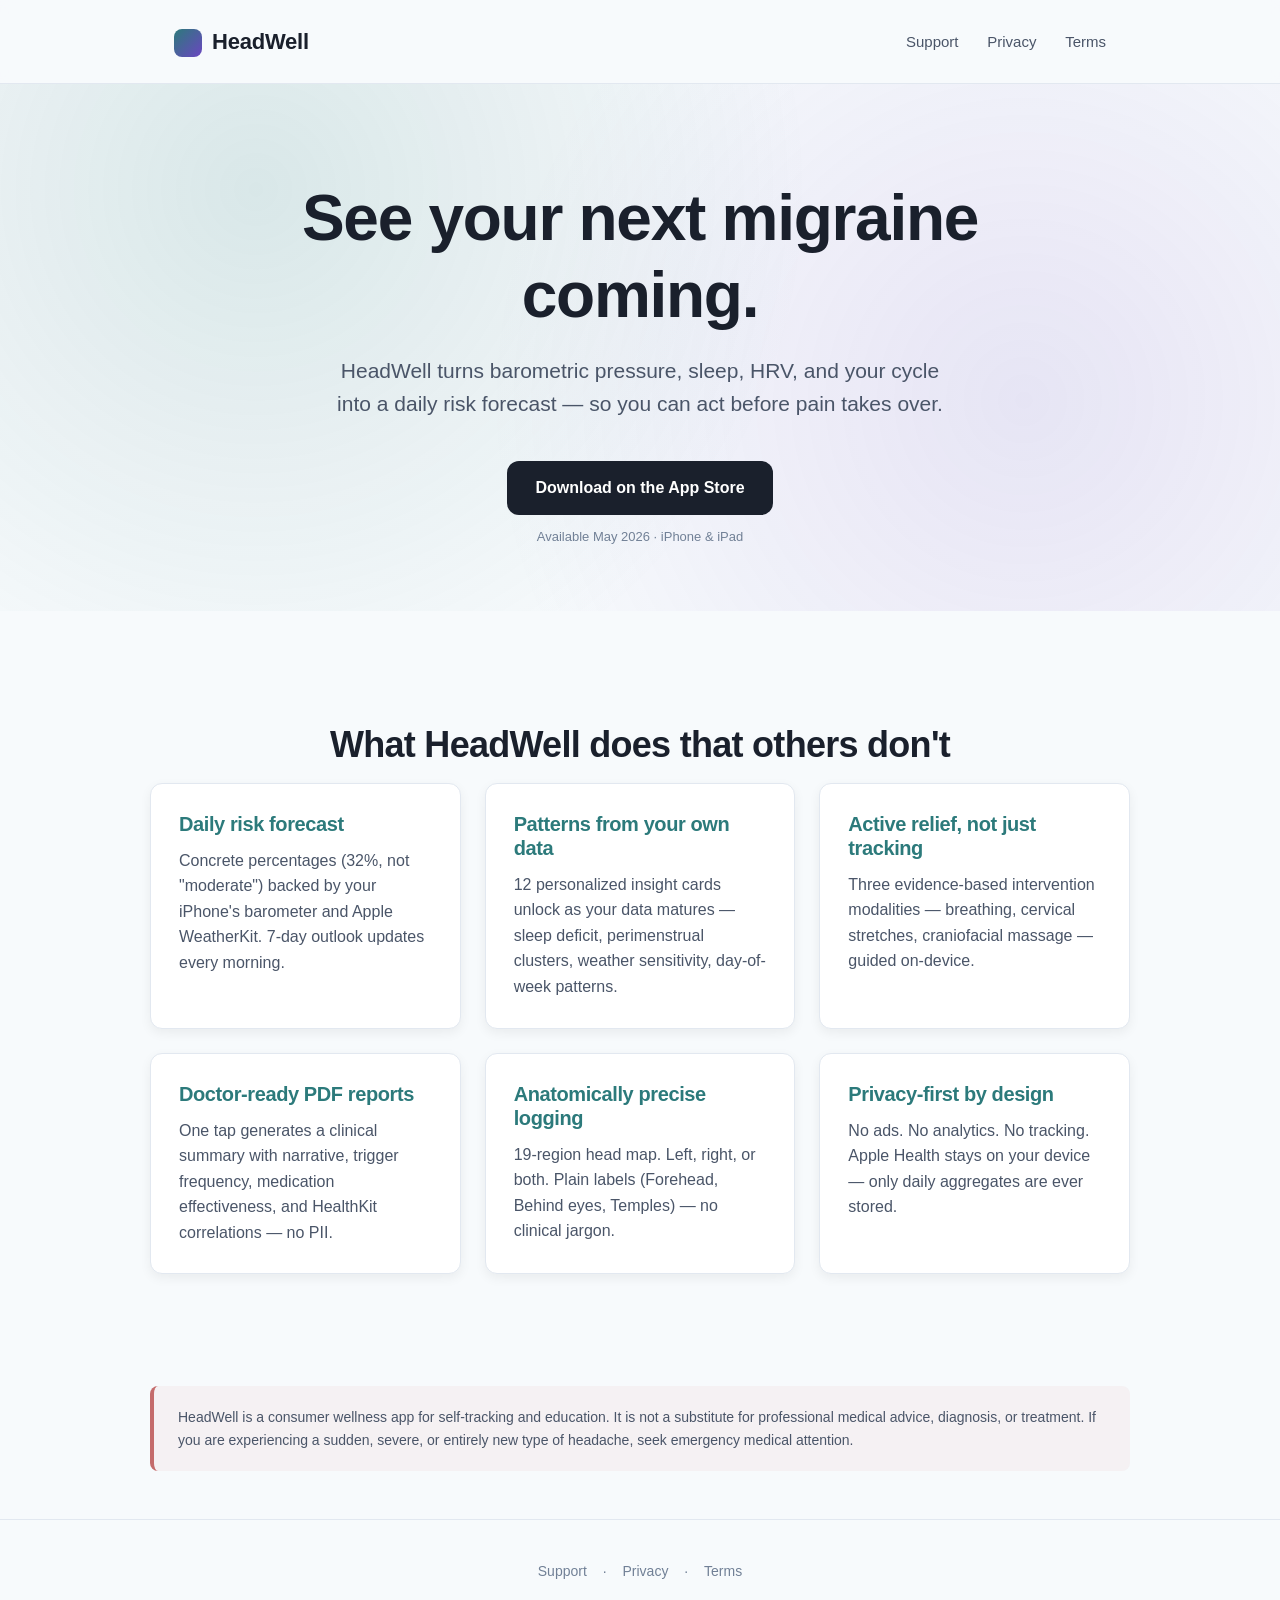
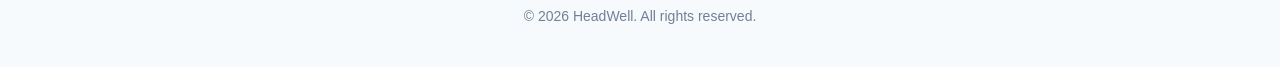
==== index.html @ 78adc296 "Initial site for headwell-website" ====
<!DOCTYPE html>
<html lang="en">
<head>
    <meta charset="UTF-8">
    <meta name="viewport" content="width=device-width, initial-scale=1">
    <title>HeadWell — See your next migraine coming</title>
    <meta name="description" content="HeadWell turns barometric pressure, sleep, HRV, and your cycle into a daily migraine risk forecast — so you can act in the prodrome window.">
    <meta name="theme-color" content="#2C7A7B">
    <link rel="stylesheet" href="styles.css">

    <meta property="og:title" content="HeadWell — See your next migraine coming">
    <meta property="og:description" content="Daily risk forecast + evidence-based protocols. Built privacy-first, no ads, no tracking.">
    <meta property="og:type" content="website">
    <meta property="og:url" content="https://vishalpuri2594.github.io/headwell-website/">
</head>
<body>
    <nav class="nav">
        <div class="nav-inner">
            <a href="index.html" class="brand"><span class="brand-mark"></span>HeadWell</a>
            <div class="nav-links">
                <a href="support.html">Support</a>
                <a href="privacy.html">Privacy</a>
                <a href="terms.html">Terms</a>
            </div>
        </div>
    </nav>

    <section class="hero">
        <h1>See your next migraine coming.</h1>
        <p class="lede">HeadWell turns barometric pressure, sleep, HRV, and your cycle into a daily risk forecast — so you can act before pain takes over.</p>
        <a href="#" class="app-badge">Download on the App Store</a>
        <span class="app-badge-note">Available May 2026 · iPhone &amp; iPad</span>
    </section>

    <section class="features container">
        <h2 style="text-align:center;">What HeadWell does that others don't</h2>
        <div class="feature-grid">
            <div class="feature-card">
                <h3>Daily risk forecast</h3>
                <p>Concrete percentages (32%, not "moderate") backed by your iPhone's barometer and Apple WeatherKit. 7-day outlook updates every morning.</p>
            </div>
            <div class="feature-card">
                <h3>Patterns from your own data</h3>
                <p>12 personalized insight cards unlock as your data matures — sleep deficit, perimenstrual clusters, weather sensitivity, day-of-week patterns.</p>
            </div>
            <div class="feature-card">
                <h3>Active relief, not just tracking</h3>
                <p>Three evidence-based intervention modalities — breathing, cervical stretches, craniofacial massage — guided on-device.</p>
            </div>
            <div class="feature-card">
                <h3>Doctor-ready PDF reports</h3>
                <p>One tap generates a clinical summary with narrative, trigger frequency, medication effectiveness, and HealthKit correlations — no PII.</p>
            </div>
            <div class="feature-card">
                <h3>Anatomically precise logging</h3>
                <p>19-region head map. Left, right, or both. Plain labels (Forehead, Behind eyes, Temples) — no clinical jargon.</p>
            </div>
            <div class="feature-card">
                <h3>Privacy-first by design</h3>
                <p>No ads. No analytics. No tracking. Apple Health stays on your device — only daily aggregates are ever stored.</p>
            </div>
        </div>
    </section>

    <div class="disclaimer container">
        HeadWell is a consumer wellness app for self-tracking and education. It is not a substitute for professional medical advice, diagnosis, or treatment. If you are experiencing a sudden, severe, or entirely new type of headache, seek emergency medical attention.
    </div>

    <footer class="footer">
        <a href="support.html">Support</a> ·
        <a href="privacy.html">Privacy</a> ·
        <a href="terms.html">Terms</a>
        <br><br>
        © 2026 HeadWell. All rights reserved.
    </footer>
</body>
</html>
---- styles.css ----
/* HeadWell marketing & support site
 * Brand tokens lifted from HeadWell/Utilities/Theme.swift
 */

:root {
    --brand-primary: #2C7A7B;            /* deep teal — matches Orb calm */
    --brand-secondary: #6B46C1;          /* deep purple — matches Orb recovery */
    --brand-accent: #D4B85C;             /* warm gold — matches tension state */
    --risk-high: #C46B6B;
    --bg-primary: #F7FAFC;
    --bg-card: #FFFFFF;
    --bg-dark: #1A202C;
    --text-primary: #1A202C;
    --text-secondary: #4A5568;
    --text-tertiary: #718096;
    --text-on-dark: #FFFFFF;
    --border: #E2E8F0;
    --radius-sm: 8px;
    --radius-md: 12px;
    --radius-lg: 24px;
    --shadow: 0 4px 12px rgba(0, 0, 0, 0.06);
    --max-width: 980px;
}

* { box-sizing: border-box; }

html { -webkit-text-size-adjust: 100%; scroll-behavior: smooth; }

body {
    margin: 0;
    font-family: -apple-system, BlinkMacSystemFont, "SF Pro Text", "Segoe UI", Roboto, sans-serif;
    font-size: 17px;
    line-height: 1.6;
    color: var(--text-primary);
    background: var(--bg-primary);
    -webkit-font-smoothing: antialiased;
}

h1, h2, h3, h4 {
    font-family: -apple-system, BlinkMacSystemFont, "SF Pro Display", "Segoe UI", Roboto, sans-serif;
    line-height: 1.2;
    color: var(--text-primary);
    letter-spacing: -0.02em;
    font-weight: 700;
}

h1 { font-size: 56px; margin: 0 0 16px; }
h2 { font-size: 36px; margin: 48px 0 16px; }
h3 { font-size: 22px; margin: 32px 0 12px; }
p { margin: 0 0 16px; }

a { color: var(--brand-primary); text-decoration: none; }
a:hover { text-decoration: underline; }

/* Layout */
.container {
    max-width: var(--max-width);
    margin: 0 auto;
    padding: 0 24px;
}

.nav {
    padding: 24px 0;
    border-bottom: 1px solid var(--border);
    background: var(--bg-primary);
    position: sticky;
    top: 0;
    z-index: 10;
    backdrop-filter: saturate(180%) blur(8px);
    -webkit-backdrop-filter: saturate(180%) blur(8px);
    background: rgba(247, 250, 252, 0.85);
}

.nav-inner {
    max-width: var(--max-width);
    margin: 0 auto;
    padding: 0 24px;
    display: flex;
    justify-content: space-between;
    align-items: center;
}

.brand {
    font-weight: 700;
    font-size: 22px;
    color: var(--text-primary);
    letter-spacing: -0.01em;
}

.brand-mark {
    display: inline-block;
    width: 28px;
    height: 28px;
    border-radius: 8px;
    background: linear-gradient(135deg, var(--brand-primary), var(--brand-secondary));
    vertical-align: middle;
    margin-right: 10px;
}

.nav-links a {
    color: var(--text-secondary);
    margin-left: 24px;
    font-size: 15px;
    font-weight: 500;
}

.nav-links a:hover { color: var(--brand-primary); text-decoration: none; }

/* Hero (landing page) */
.hero {
    text-align: center;
    padding: 96px 24px 64px;
    background:
        radial-gradient(circle at 20% 20%, rgba(44, 122, 123, 0.15), transparent 50%),
        radial-gradient(circle at 80% 60%, rgba(107, 70, 193, 0.12), transparent 50%),
        var(--bg-primary);
}

.hero h1 {
    font-size: 64px;
    max-width: 760px;
    margin: 0 auto 20px;
}

.hero .lede {
    font-size: 21px;
    color: var(--text-secondary);
    max-width: 620px;
    margin: 0 auto 32px;
}

.app-badge {
    display: inline-block;
    padding: 14px 28px;
    background: var(--bg-dark);
    color: var(--text-on-dark);
    border-radius: 12px;
    font-weight: 600;
    font-size: 16px;
    margin-top: 8px;
}

.app-badge:hover { text-decoration: none; opacity: 0.9; }

.app-badge-note {
    display: block;
    color: var(--text-tertiary);
    font-size: 13px;
    margin-top: 12px;
}

/* Feature strip */
.features {
    padding: 64px 0;
}

.feature-grid {
    display: grid;
    grid-template-columns: repeat(auto-fit, minmax(280px, 1fr));
    gap: 24px;
}

.feature-card {
    background: var(--bg-card);
    padding: 28px;
    border-radius: var(--radius-md);
    box-shadow: var(--shadow);
    border: 1px solid var(--border);
}

.feature-card h3 {
    margin-top: 0;
    color: var(--brand-primary);
    font-size: 20px;
}

.feature-card p {
    color: var(--text-secondary);
    margin-bottom: 0;
    font-size: 16px;
}

/* Disclaimer */
.disclaimer {
    margin: 48px auto;
    padding: 20px 24px;
    background: rgba(196, 107, 107, 0.06);
    border-left: 4px solid var(--risk-high);
    border-radius: var(--radius-sm);
    font-size: 14px;
    color: var(--text-secondary);
    max-width: var(--max-width);
}

/* Long-form content (privacy, terms) */
.content {
    padding: 48px 0 96px;
    max-width: 760px;
    margin: 0 auto;
}

.content h1 { font-size: 40px; margin-top: 24px; }
.content h2 { font-size: 26px; margin-top: 48px; padding-top: 8px; border-top: 1px solid var(--border); }
.content h3 { font-size: 19px; margin-top: 28px; }
.content p, .content li { color: var(--text-secondary); }
.content ul, .content ol { padding-left: 24px; margin-bottom: 16px; }
.content li { margin-bottom: 8px; }
.content blockquote {
    margin: 20px 0;
    padding: 14px 20px;
    border-left: 3px solid var(--brand-accent);
    background: rgba(212, 184, 92, 0.08);
    border-radius: 4px;
    color: var(--text-secondary);
    font-size: 15px;
}

.content table {
    width: 100%;
    border-collapse: collapse;
    margin: 16px 0;
    font-size: 15px;
}

.content th, .content td {
    text-align: left;
    padding: 10px 14px;
    border-bottom: 1px solid var(--border);
}

.content th { background: var(--bg-primary); font-weight: 600; color: var(--text-primary); }

.content hr {
    border: 0;
    border-top: 1px solid var(--border);
    margin: 32px 0;
}

.content code {
    background: var(--bg-primary);
    padding: 2px 6px;
    border-radius: 4px;
    font-size: 14px;
    font-family: "SF Mono", Menlo, monospace;
}

/* Support */
.support-actions {
    display: flex;
    flex-wrap: wrap;
    gap: 16px;
    margin: 32px 0;
}

.support-actions a {
    flex: 1 1 220px;
    text-align: center;
    padding: 20px 24px;
    background: var(--bg-card);
    border: 1px solid var(--border);
    border-radius: var(--radius-md);
    color: var(--text-primary);
    font-weight: 600;
    transition: all 0.15s ease;
}

.support-actions a:hover {
    border-color: var(--brand-primary);
    color: var(--brand-primary);
    text-decoration: none;
    transform: translateY(-2px);
    box-shadow: var(--shadow);
}

/* Footer */
.footer {
    padding: 40px 24px;
    border-top: 1px solid var(--border);
    text-align: center;
    color: var(--text-tertiary);
    font-size: 14px;
}

.footer a { color: var(--text-tertiary); margin: 0 12px; }
.footer a:hover { color: var(--brand-primary); }

/* Responsive */
@media (max-width: 640px) {
    h1 { font-size: 40px; }
    .hero { padding: 56px 20px 40px; }
    .hero h1 { font-size: 40px; }
    .hero .lede { font-size: 18px; }
    .nav-links a { margin-left: 14px; font-size: 14px; }
    .content { padding: 32px 0 64px; }
    .content h1 { font-size: 30px; }
    .content h2 { font-size: 22px; }
}
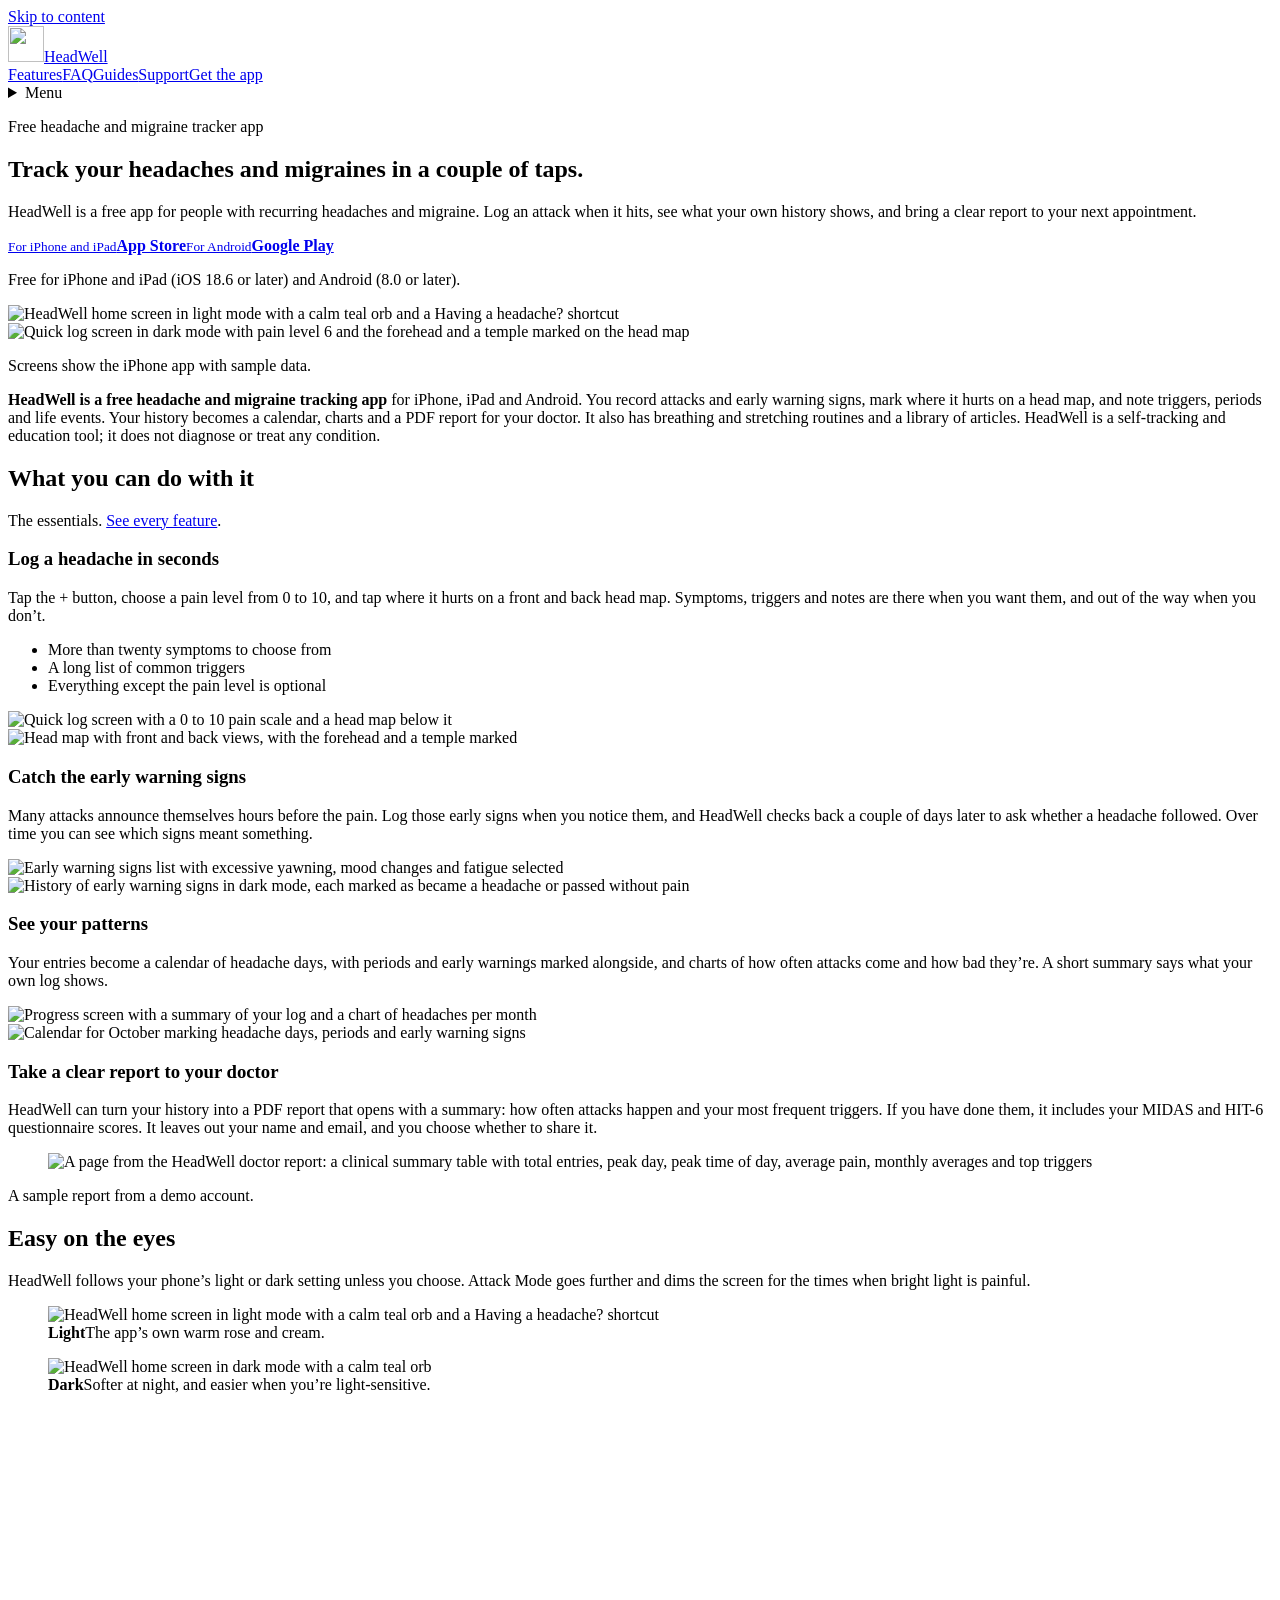
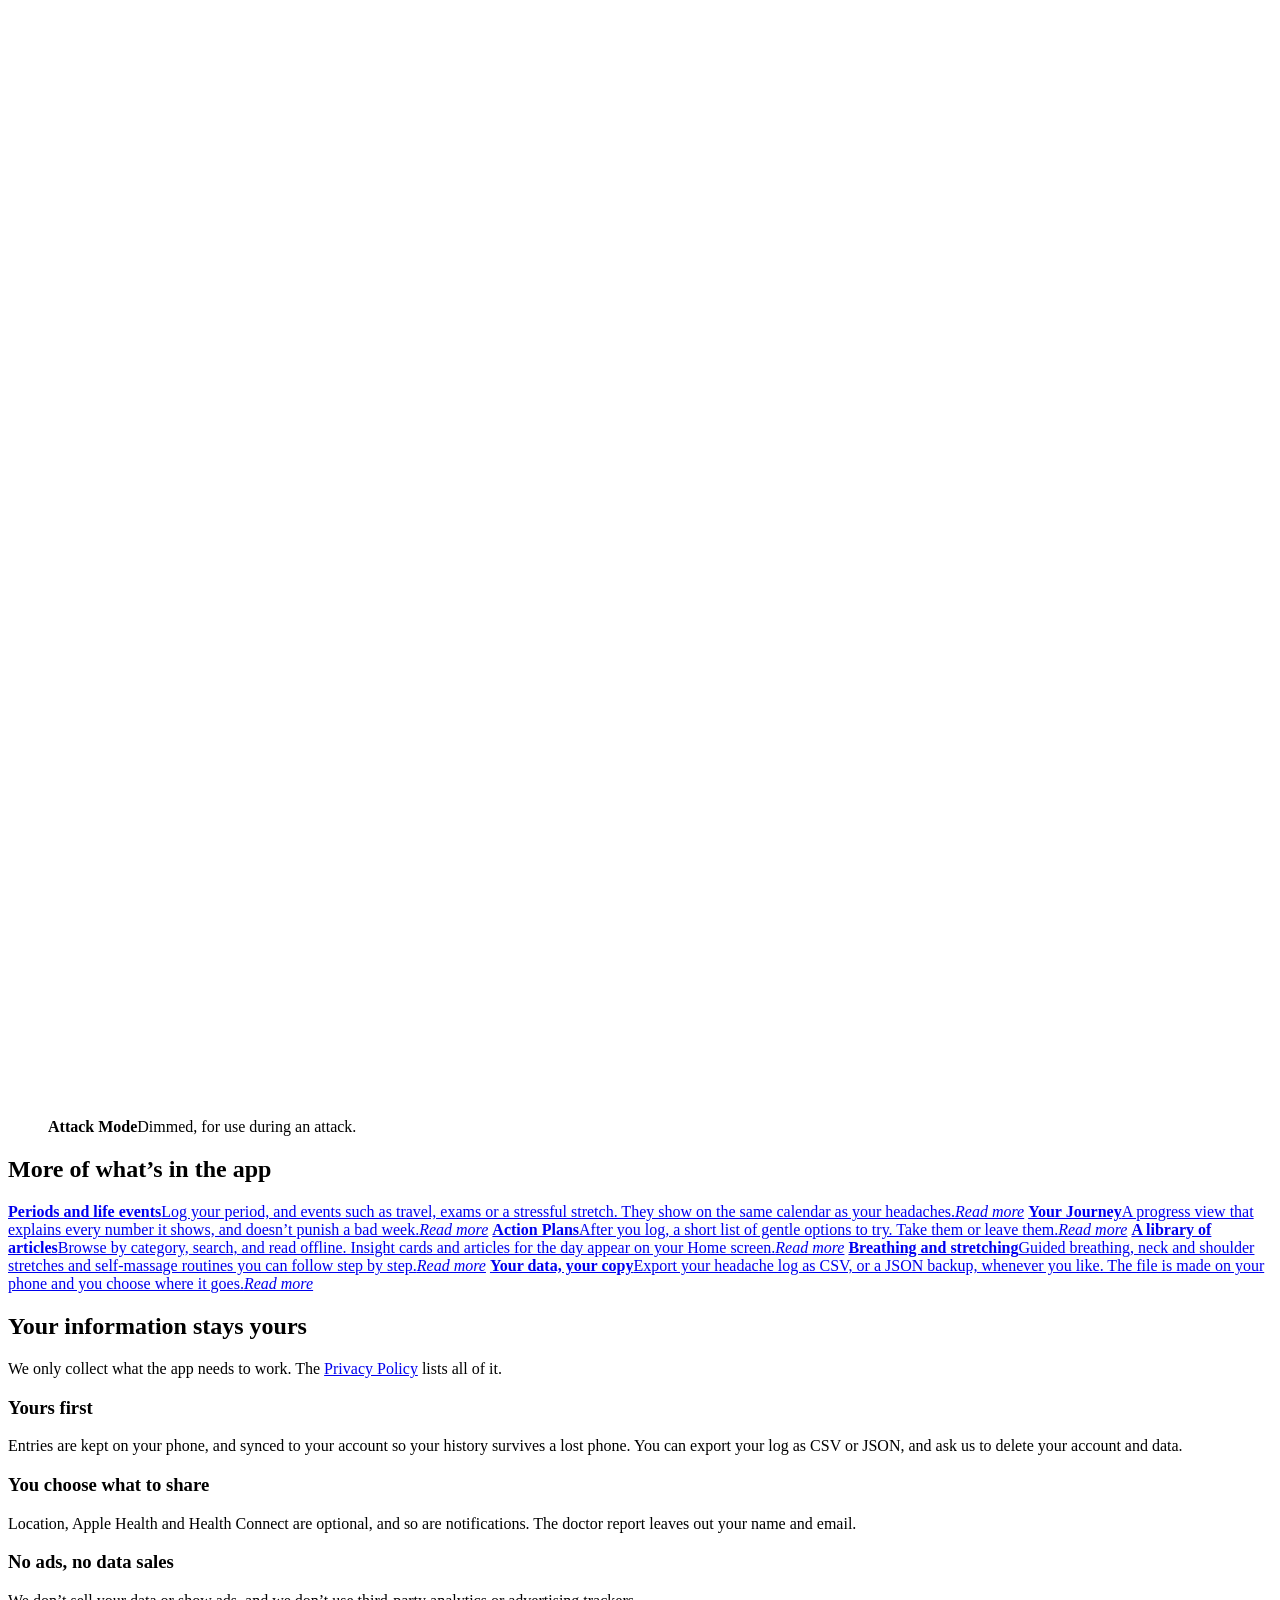
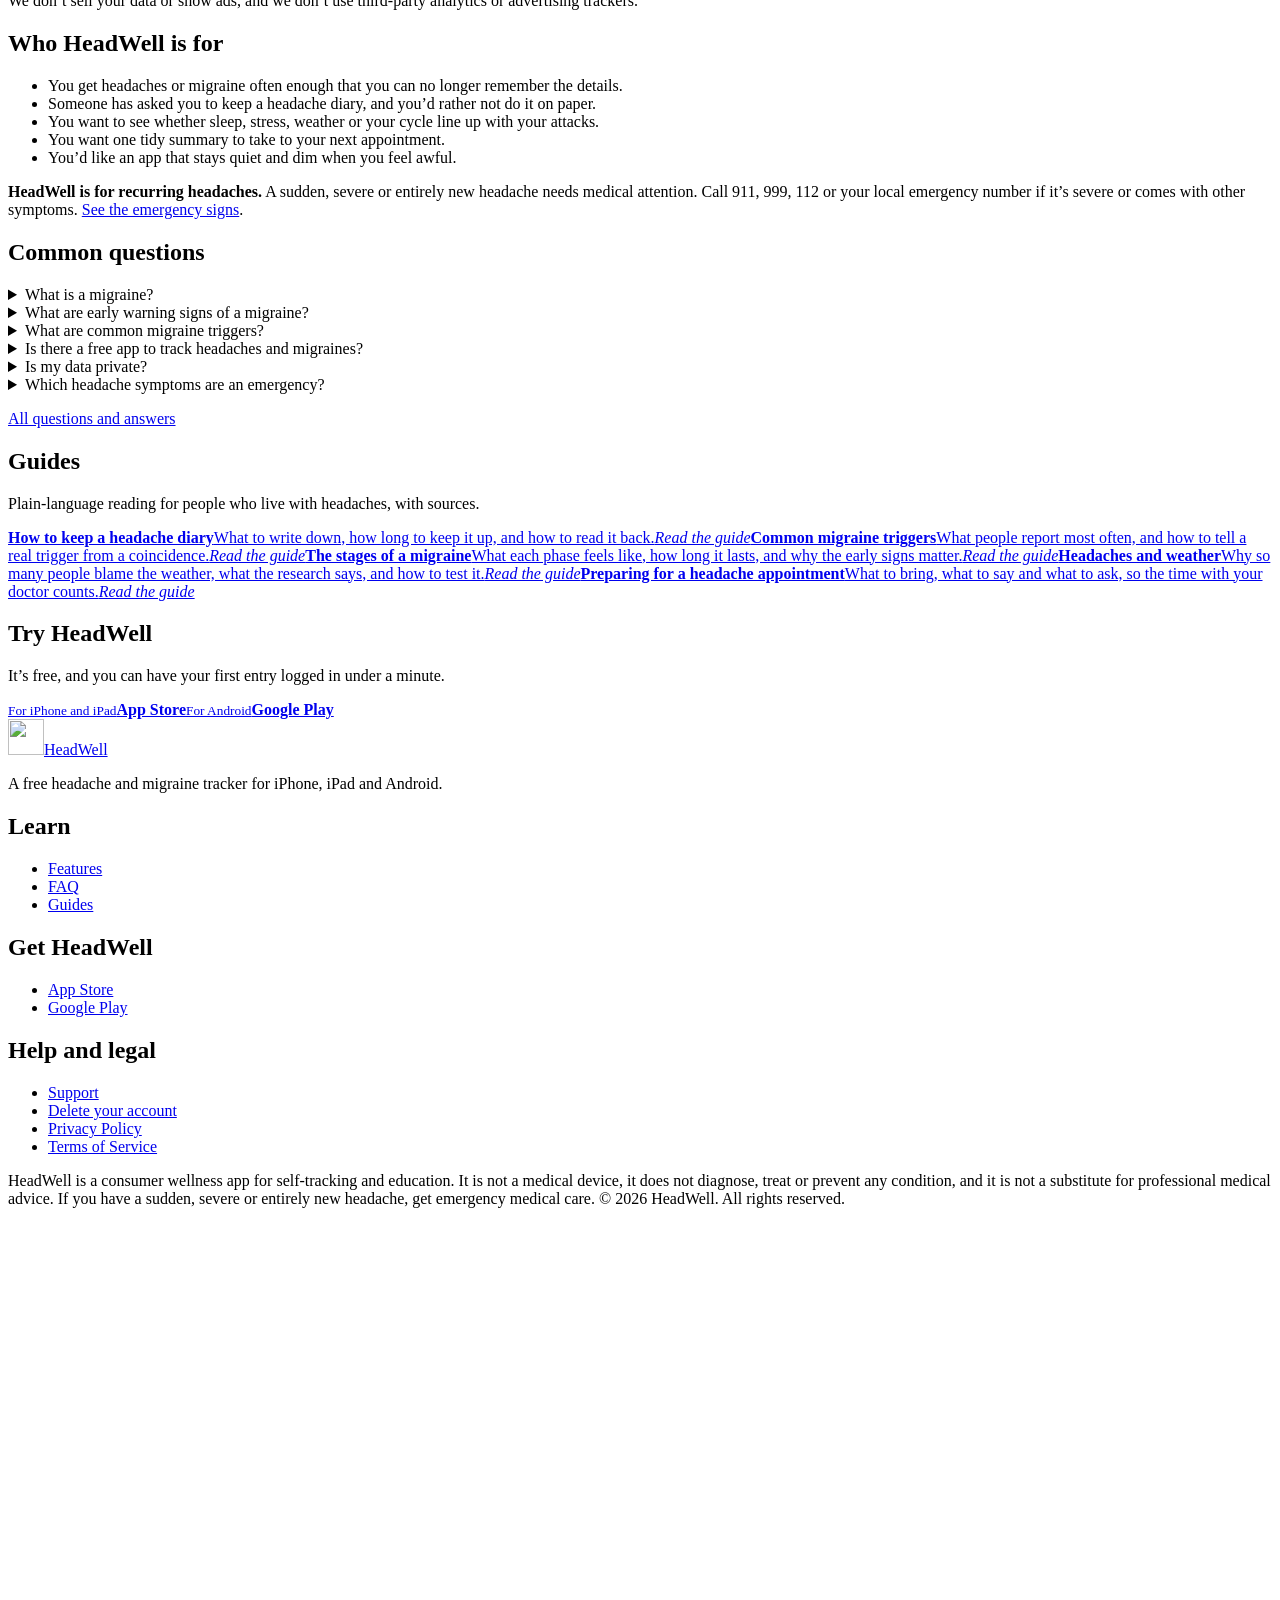
==== commit dd4119ff: "feat(site): rebuild the website in the app's theme, with features, FAQ and guides New home page with" ====
--- a/index.html
+++ b/index.html
@@ -1,77 +1,120 @@
-<!DOCTYPE html>
+<!doctype html>
 <html lang="en">
 <head>
-    <meta charset="UTF-8">
-    <meta name="viewport" content="width=device-width, initial-scale=1">
-    <title>HeadWell — See your next migraine coming</title>
-    <meta name="description" content="HeadWell turns barometric pressure, sleep, HRV, and your cycle into a daily migraine risk forecast — so you can act in the prodrome window.">
-    <meta name="theme-color" content="#2C7A7B">
-    <link rel="stylesheet" href="styles.css">
-
-    <meta property="og:title" content="HeadWell — See your next migraine coming">
-    <meta property="og:description" content="Daily risk forecast + evidence-based protocols. Built privacy-first, no ads, no tracking.">
-    <meta property="og:type" content="website">
-    <meta property="og:url" content="https://vishalpuri2594.github.io/headwell-website/">
+<meta charset="utf-8">
+<meta http-equiv="Content-Security-Policy" content="default-src 'none'; img-src 'self' data:; style-src 'self'; base-uri 'none'; form-action 'none'">
+<meta name="viewport" content="width=device-width, initial-scale=1">
+<title>HeadWell | Free headache and migraine tracker app</title>
+<meta name="description" content="HeadWell is a free app for people with recurring headaches and migraine. Log attacks in seconds, mark where it hurts, spot patterns and bring a clear report to your doctor.">
+<meta name="referrer" content="strict-origin-when-cross-origin">
+<meta name="color-scheme" content="light dark">
+<meta name="theme-color" content="#FFF5F0" media="(prefers-color-scheme: light)">
+<meta name="theme-color" content="#191416" media="(prefers-color-scheme: dark)">
+<meta name="robots" content="index, follow, max-image-preview:large">
+<link rel="canonical" href="https://vishalpuri2594.github.io/headwell-website/">
+<link rel="icon" href="/headwell-website/favicon.ico" sizes="any">
+<link rel="icon" type="image/png" sizes="32x32" href="/headwell-website/favicon-32.png">
+<link rel="apple-touch-icon" href="/headwell-website/apple-touch-icon.png">
+<link rel="stylesheet" href="/headwell-website/styles.css?v=4b46edff">
+<meta property="og:site_name" content="HeadWell">
+<meta property="og:type" content="website">
+<meta property="og:title" content="HeadWell | Free headache and migraine tracker app">
+<meta property="og:description" content="HeadWell is a free app for people with recurring headaches and migraine. Log attacks in seconds, mark where it hurts, spot patterns and bring a clear report to your doctor.">
+<meta property="og:url" content="https://vishalpuri2594.github.io/headwell-website/">
+<meta property="og:image" content="https://vishalpuri2594.github.io/headwell-website/og-image.png">
+<meta property="og:image:width" content="1200">
+<meta property="og:image:height" content="630">
+<meta property="og:image:alt" content="HeadWell: a calm place to track headaches and migraines, shown on iPhone in light and dark mode">
+<meta property="og:locale" content="en_US">
+<meta name="twitter:card" content="summary_large_image">
+<meta name="twitter:title" content="HeadWell | Free headache and migraine tracker app">
+<meta name="twitter:description" content="HeadWell is a free app for people with recurring headaches and migraine. Log attacks in seconds, mark where it hurts, spot patterns and bring a clear report to your doctor.">
+<meta name="twitter:image" content="https://vishalpuri2594.github.io/headwell-website/og-image.png">
+<script type="application/ld+json">{"@context":"https://schema.org","@graph":[{"@type":"Organization","@id":"https://vishalpuri2594.github.io/headwell-website/#organization","name":"HeadWell","url":"https://vishalpuri2594.github.io/headwell-website/","logo":{"@type":"ImageObject","url":"https://vishalpuri2594.github.io/headwell-website/icon-512.png","width":512,"height":512}},{"@type":"WebSite","@id":"https://vishalpuri2594.github.io/headwell-website/#website","url":"https://vishalpuri2594.github.io/headwell-website/","name":"HeadWell","publisher":{"@id":"https://vishalpuri2594.github.io/headwell-website/#organization"},"inLanguage":"en"},{"applicationCategory":"HealthApplication","description":"HeadWell is a free headache and migraine tracking app. Log attacks and early warning signs, mark where it hurts, track triggers, periods and life events, see your history in a calendar and charts, and create a report for your doctor. It is a self-tracking and education tool and does not diagnose or treat any condition.","inLanguage":"en","isAccessibleForFree":true,"offers":{"@type":"Offer","price":"0","priceCurrency":"USD"},"publisher":{"@id":"https://vishalpuri2594.github.io/headwell-website/#organization"},"url":"https://vishalpuri2594.github.io/headwell-website/","featureList":["Quick headache and migraine logging with a 0 to 10 pain scale","Head map with front and back views","Early warning sign (prodrome) tracking","Calendar and charts of headache days","Period and life event tracking","Breathing, stretching and massage routines","Library of health articles","PDF report for your doctor","Light, dark and Attack Mode display options"],"screenshot":["https://vishalpuri2594.github.io/headwell-website/img/app-home-light.webp","https://vishalpuri2594.github.io/headwell-website/img/app-quicklog.webp","https://vishalpuri2594.github.io/headwell-website/img/app-calendar.webp"],"@type":"MobileApplication","@id":"https://vishalpuri2594.github.io/headwell-website/#ios-app","name":"HeadWell for iPhone and iPad","operatingSystem":"iOS 18.6 or later","installUrl":"https://apps.apple.com/app/id6764478332","sameAs":["https://apps.apple.com/app/id6764478332"]},{"applicationCategory":"HealthApplication","description":"HeadWell is a free headache and migraine tracking app. Log attacks and early warning signs, mark where it hurts, track triggers, periods and life events, see your history in a calendar and charts, and create a report for your doctor. It is a self-tracking and education tool and does not diagnose or treat any condition.","inLanguage":"en","isAccessibleForFree":true,"offers":{"@type":"Offer","price":"0","priceCurrency":"USD"},"publisher":{"@id":"https://vishalpuri2594.github.io/headwell-website/#organization"},"url":"https://vishalpuri2594.github.io/headwell-website/","featureList":["Quick headache and migraine logging with a 0 to 10 pain scale","Head map with front and back views","Early warning sign (prodrome) tracking","Calendar and charts of headache days","Period and life event tracking","Breathing, stretching and massage routines","Library of health articles","PDF report for your doctor","Light, dark and Attack Mode display options"],"screenshot":["https://vishalpuri2594.github.io/headwell-website/img/app-home-light.webp","https://vishalpuri2594.github.io/headwell-website/img/app-quicklog.webp","https://vishalpuri2594.github.io/headwell-website/img/app-calendar.webp"],"@type":"MobileApplication","@id":"https://vishalpuri2594.github.io/headwell-website/#android-app","name":"HeadWell for Android","operatingSystem":"Android 8.0 or later","installUrl":"https://play.google.com/store/apps/details?id=com.headease.headease","sameAs":["https://play.google.com/store/apps/details?id=com.headease.headease"]}]}</script>
 </head>
 <body>
-    <nav class="nav">
-        <div class="nav-inner">
-            <a href="index.html" class="brand"><span class="brand-mark"></span>HeadWell</a>
-            <div class="nav-links">
-                <a href="support.html">Support</a>
-                <a href="privacy.html">Privacy</a>
-                <a href="terms.html">Terms</a>
-            </div>
-        </div>
-    </nav>
-
-    <section class="hero">
-        <h1>See your next migraine coming.</h1>
-        <p class="lede">HeadWell turns barometric pressure, sleep, HRV, and your cycle into a daily risk forecast — so you can act before pain takes over.</p>
-        <a href="#" class="app-badge">Download on the App Store</a>
-        <span class="app-badge-note">Available May 2026 · iPhone &amp; iPad</span>
-    </section>
-
-    <section class="features container">
-        <h2 style="text-align:center;">What HeadWell does that others don't</h2>
-        <div class="feature-grid">
-            <div class="feature-card">
-                <h3>Daily risk forecast</h3>
-                <p>Concrete percentages (32%, not "moderate") backed by your iPhone's barometer and Apple WeatherKit. 7-day outlook updates every morning.</p>
-            </div>
-            <div class="feature-card">
-                <h3>Patterns from your own data</h3>
-                <p>12 personalized insight cards unlock as your data matures — sleep deficit, perimenstrual clusters, weather sensitivity, day-of-week patterns.</p>
-            </div>
-            <div class="feature-card">
-                <h3>Active relief, not just tracking</h3>
-                <p>Three evidence-based intervention modalities — breathing, cervical stretches, craniofacial massage — guided on-device.</p>
-            </div>
-            <div class="feature-card">
-                <h3>Doctor-ready PDF reports</h3>
-                <p>One tap generates a clinical summary with narrative, trigger frequency, medication effectiveness, and HealthKit correlations — no PII.</p>
-            </div>
-            <div class="feature-card">
-                <h3>Anatomically precise logging</h3>
-                <p>19-region head map. Left, right, or both. Plain labels (Forehead, Behind eyes, Temples) — no clinical jargon.</p>
-            </div>
-            <div class="feature-card">
-                <h3>Privacy-first by design</h3>
-                <p>No ads. No analytics. No tracking. Apple Health stays on your device — only daily aggregates are ever stored.</p>
-            </div>
-        </div>
-    </section>
-
-    <div class="disclaimer container">
-        HeadWell is a consumer wellness app for self-tracking and education. It is not a substitute for professional medical advice, diagnosis, or treatment. If you are experiencing a sudden, severe, or entirely new type of headache, seek emergency medical attention.
-    </div>
-
-    <footer class="footer">
-        <a href="support.html">Support</a> ·
-        <a href="privacy.html">Privacy</a> ·
-        <a href="terms.html">Terms</a>
-        <br><br>
-        © 2026 HeadWell. All rights reserved.
-    </footer>
+<a class="skip-link" href="#main">Skip to content</a>
+<header class="site-header"><div class="wrap nav">
+<a class="brand" href="/headwell-website/"><img src="/headwell-website/brand-72.png" width="36" height="36" alt="">HeadWell</a>
+<nav class="nav-links" aria-label="Main"><a href="/headwell-website/features.html">Features</a><a href="/headwell-website/faq.html">FAQ</a><a href="/headwell-website/guides/">Guides</a><a href="/headwell-website/support.html">Support</a><a class="cta" href="/headwell-website/#get">Get the app</a></nav>
+<details class="menu"><summary>Menu</summary><nav aria-label="Main menu"><a href="/headwell-website/features.html">Features</a><a href="/headwell-website/faq.html">FAQ</a><a href="/headwell-website/guides/">Guides</a><a href="/headwell-website/support.html">Support</a><a href="/headwell-website/#get"><strong>Get the app</strong></a></nav></details>
+</div></header>
+<main id="main">
+<section class="hero"><div class="wrap hero-grid">
+<div>
+<p class="eyebrow">Free headache and migraine tracker app</p>
+<h1 class="display">Track your headaches and migraines in a couple of taps.</h1>
+<p class="lede">HeadWell is a free app for people with recurring headaches and migraine. Log an attack when it hits, see what your own history shows, and bring a clear report to your next appointment.</p>
+<div id="get"><div class="store-row"><a class="store-btn" href="https://apps.apple.com/app/id6764478332"><small>For iPhone and iPad</small><strong>App Store</strong></a><a class="store-btn" href="https://play.google.com/store/apps/details?id=com.headease.headease"><small>For Android</small><strong>Google Play</strong></a></div></div>
+<p class="fineprint">Free for iPhone and iPad (iOS 18.6 or later) and Android (8.0 or later).</p>
+</div>
+<div class="hero-media"><div class="pair"><div class="phone"><img src="/headwell-website/img/app-home-light.webp" width="600" height="1304" alt="HeadWell home screen in light mode with a calm teal orb and a Having a headache? shortcut" decoding="async"></div><div class="phone"><img src="/headwell-website/img/app-dark-quicklog.webp" width="600" height="1304" alt="Quick log screen in dark mode with pain level 6 and the forehead and a temple marked on the head map" decoding="async"></div></div>
+<p class="sample">Screens show the iPhone app with sample data.</p></div>
+</div></section><section class="define band"><div class="wrap"><p><strong>HeadWell is a free headache and migraine tracking app</strong> for iPhone, iPad and Android. You record attacks and early warning signs, mark where it hurts on a head map, and note triggers, periods and life events. Your history becomes a calendar, charts and a PDF report for your doctor. It also has breathing and stretching routines and a library of articles. HeadWell is a self-tracking and education tool; it does not diagnose or treat any condition.</p></div></section><section class="section"><div class="wrap">
+<div class="section-head"><h2 class="title">What you can do with it</h2><p>The essentials. <a href="/headwell-website/features.html">See every feature</a>.</p></div>
+<div class="feature"><div><h3>Log a headache in seconds</h3><p>Tap the + button, choose a pain level from 0 to 10, and tap where it hurts on a front and back head map. Symptoms, triggers and notes are there when you want them, and out of the way when you don’t.</p><ul><li>More than twenty symptoms to choose from</li><li>A long list of common triggers</li><li>Everything except the pain level is optional</li></ul></div><div class="feature-media"><div class="phones"><div class="phone"><img src="/headwell-website/img/app-quicklog.webp" width="600" height="1304" alt="Quick log screen with a 0 to 10 pain scale and a head map below it" loading="lazy" decoding="async"></div><div class="phone"><img src="/headwell-website/img/app-head-map.webp" width="600" height="1304" alt="Head map with front and back views, with the forehead and a temple marked" loading="lazy" decoding="async"></div></div></div></div>
+<div class="feature flip"><div><h3>Catch the early warning signs</h3><p>Many attacks announce themselves hours before the pain. Log those early signs when you notice them, and HeadWell checks back a couple of days later to ask whether a headache followed. Over time you can see which signs meant something.</p></div><div class="feature-media"><div class="phones"><div class="phone"><img src="/headwell-website/img/app-warning-signs.webp" width="600" height="1304" alt="Early warning signs list with excessive yawning, mood changes and fatigue selected" loading="lazy" decoding="async"></div><div class="phone"><img src="/headwell-website/img/app-dark-warnings.webp" width="600" height="1304" alt="History of early warning signs in dark mode, each marked as became a headache or passed without pain" loading="lazy" decoding="async"></div></div></div></div>
+<div class="feature"><div><h3>See your patterns</h3><p>Your entries become a calendar of headache days, with periods and early warnings marked alongside, and charts of how often attacks come and how bad they’re. A short summary says what your own log shows.</p></div><div class="feature-media"><div class="phones"><div class="phone"><img src="/headwell-website/img/app-insights.webp" width="600" height="1304" alt="Progress screen with a summary of your log and a chart of headaches per month" loading="lazy" decoding="async"></div><div class="phone"><img src="/headwell-website/img/app-calendar.webp" width="600" height="1304" alt="Calendar for October marking headache days, periods and early warning signs" loading="lazy" decoding="async"></div></div></div></div>
+<div class="feature flip"><div><h3>Take a clear report to your doctor</h3><p>HeadWell can turn your history into a PDF report that opens with a summary: how often attacks happen and your most frequent triggers. If you have done them, it includes your MIDAS and HIT-6 questionnaire scores. It leaves out your name and email, and you choose whether to share it.</p></div><div class="feature-media"><figure class="doc"><img src="/headwell-website/img/app-report.webp" width="1110" height="564" alt="A page from the HeadWell doctor report: a clinical summary table with total entries, peak day, peak time of day, average pain, monthly averages and top triggers" loading="lazy" decoding="async"></figure><p class="sample">A sample report from a demo account.</p></div></div>
+</div></section><section class="section band"><div class="wrap">
+<div class="section-head"><h2 class="title">Easy on the eyes</h2><p>HeadWell follows your phone’s light or dark setting unless you choose. Attack Mode goes further and dims the screen for the times when bright light is painful.</p></div>
+<div class="themes">
+<figure><div class="phone"><img src="/headwell-website/img/app-home-light.webp" width="600" height="1304" alt="HeadWell home screen in light mode with a calm teal orb and a Having a headache? shortcut" loading="lazy" decoding="async"></div><figcaption><strong>Light</strong>The app’s own warm rose and cream.</figcaption></figure>
+<figure><div class="phone"><img src="/headwell-website/img/app-dark-home.webp" width="600" height="1304" alt="HeadWell home screen in dark mode with a calm teal orb" loading="lazy" decoding="async"></div><figcaption><strong>Dark</strong>Softer at night, and easier when you’re light-sensitive.</figcaption></figure>
+<figure><div class="phone"><img src="/headwell-website/img/app-attack-home.webp" width="600" height="1304" alt="HeadWell home screen in Attack Mode, dimmed for when bright light is painful" loading="lazy" decoding="async"></div><figcaption><strong>Attack Mode</strong>Dimmed, for use during an attack.</figcaption></figure>
+</div></div></section><section class="section"><div class="wrap">
+<div class="section-head"><h2 class="title">More of what’s in the app</h2></div>
+<div class="cards three">
+<a class="card" href="/headwell-website/features.html#cycle"><strong>Periods and life events</strong><span>Log your period, and events such as travel, exams or a stressful stretch. They show on the same calendar as your headaches.</span><em>Read more</em></a>
+<a class="card" href="/headwell-website/features.html#journey"><strong>Your Journey</strong><span>A progress view that explains every number it shows, and doesn’t punish a bad week.</span><em>Read more</em></a>
+<a class="card" href="/headwell-website/features.html#action-plans"><strong>Action Plans</strong><span>After you log, a short list of gentle options to try. Take them or leave them.</span><em>Read more</em></a>
+<a class="card" href="/headwell-website/features.html#articles"><strong>A library of articles</strong><span>Browse by category, search, and read offline. Insight cards and articles for the day appear on your Home screen.</span><em>Read more</em></a>
+<a class="card" href="/headwell-website/features.html#activities"><strong>Breathing and stretching</strong><span>Guided breathing, neck and shoulder stretches and self-massage routines you can follow step by step.</span><em>Read more</em></a>
+<a class="card" href="/headwell-website/features.html#doctor-report"><strong>Your data, your copy</strong><span>Export your headache log as CSV, or a JSON backup, whenever you like. The file is made on your phone and you choose where it goes.</span><em>Read more</em></a>
+</div></div></section><section class="section band"><div class="wrap">
+<div class="section-head"><h2 class="title">Your information stays yours</h2><p>We only collect what the app needs to work. The <a href="/headwell-website/privacy.html">Privacy Policy</a> lists all of it.</p></div>
+<div class="privacy-grid">
+<div class="pcard"><h3>Yours first</h3><p>Entries are kept on your phone, and synced to your account so your history survives a lost phone. You can export your log as CSV or JSON, and ask us to delete your account and data.</p></div>
+<div class="pcard"><h3>You choose what to share</h3><p>Location, Apple Health and Health Connect are optional, and so are notifications. The doctor report leaves out your name and email.</p></div>
+<div class="pcard"><h3>No ads, no data sales</h3><p>We don’t sell your data or show ads, and we don’t use third-party analytics or advertising trackers.</p></div>
+</div></div></section><section class="section"><div class="wrap">
+<div class="section-head"><h2 class="title">Who HeadWell is for</h2></div>
+<ul class="who">
+<li>You get headaches or migraine often enough that you can no longer remember the details.</li>
+<li>Someone has asked you to keep a headache diary, and you’d rather not do it on paper.</li>
+<li>You want to see whether sleep, stress, weather or your cycle line up with your attacks.</li>
+<li>You want one tidy summary to take to your next appointment.</li>
+<li>You’d like an app that stays quiet and dim when you feel awful.</li>
+</ul>
+<div class="callout urgent"><p><strong>HeadWell is for recurring headaches.</strong> A sudden, severe or entirely new headache needs medical attention. Call 911, 999, 112 or your local emergency number if it’s severe or comes with other symptoms. <a href="/headwell-website/faq.html#emergency">See the emergency signs</a>.</p></div>
+</div></section><section class="section band"><div class="wrap narrow">
+<div class="section-head"><h2 class="title">Common questions</h2></div>
+<div><details class="faq" id="home-what-is-a-migraine"><summary>What is a migraine?</summary><div class="answer"><p>Migraine is a neurological condition, not just a bad headache. An attack usually brings a throbbing or pulsing pain, often on one side of the head, together with some mix of nausea, sensitivity to light, sound or smells, and tiredness. Left untreated, an attack typically lasts between 4 and 72 hours.</p>
+<p>Migraine runs in families and it’s common: roughly one person in seven worldwide has it.</p><p class="src">Sources: <a href="https://www.ninds.nih.gov/health-information/disorders/migraine">NINDS: Migraine</a>, <a href="https://ichd-3.org/1-migraine/1-1-migraine-without-aura/">ICHD-3: Migraine without aura</a>, <a href="https://migrainetrust.org/understand-migraine/what-is-migraine/">The Migraine Trust: What is migraine?</a></p></div></details><details class="faq" id="home-what-are-early-warning-signs-of-a-migraine"><summary>What are early warning signs of a migraine?</summary><div class="answer"><p>Before the pain, some people notice yawning, mood changes, food cravings, neck stiffness, tiredness, trouble concentrating or extra sensitivity to light and sound. These can show up hours, or a day or two, before an attack. This early phase is called the prodrome.</p>
+<p>Not every warning sign ends in a headache, which is why it helps to note both the sign and what happened next. Over time some people learn to recognize their own pattern.</p><p class="src">Sources: <a href="https://americanmigrainefoundation.org/resource-library/migraine-symptoms-faq/">American Migraine Foundation: Migraine symptoms FAQ</a>, <a href="https://www.nhs.uk/conditions/migraine/">NHS: Migraine</a>, <a href="https://ichd-3.org/1-migraine/1-2-migraine-with-aura/">ICHD-3: Migraine with aura</a>, <a href="https://migrainetrust.org/understand-migraine/stages-of-a-migraine-attack/">The Migraine Trust: Stages of a migraine attack</a></p></div></details><details class="faq" id="home-what-are-common-migraine-triggers"><summary>What are common migraine triggers?</summary><div class="answer"><p>People most often report stress, too little or too much sleep, skipped meals, hormonal changes around periods, bright or flickering light, strong smells, alcohol, certain foods and drinks, changes in caffeine, and weather changes.</p>
+<p>Triggers are personal. What sets off an attack for one person does nothing for another, and a trigger doesn’t bring on an attack every time, so your own history is a better guide than a generic list. Our guide to <a href="/headwell-website/guides/migraine-triggers.html">common migraine triggers</a> has more.</p><p class="src">Sources: <a href="https://americanmigrainefoundation.org/resource-library/top-10-migraine-triggers/">American Migraine Foundation: Top 10 migraine triggers</a>, <a href="https://www.ninds.nih.gov/health-information/disorders/migraine">NINDS: Migraine</a>, <a href="https://www.mayoclinic.org/diseases-conditions/migraine-headache/symptoms-causes/syc-20360201">Mayo Clinic: Migraine</a></p></div></details><details class="faq" id="home-is-there-a-free-app-to-track-headaches-and-migraines"><summary>Is there a free app to track headaches and migraines?</summary><div class="answer"><p>Yes. HeadWell is a free headache and migraine tracker for iPhone, iPad and Android. You log attacks, early warning signs, triggers, periods and life events, see your history in a calendar and charts, and can create a PDF report for your doctor. The <a href="/headwell-website/features.html">Features</a> page lists everything it does.</p></div></details><details class="faq" id="home-is-my-data-private"><summary>Is my data private?</summary><div class="answer"><p>Your entries are kept on your phone and, when you’re signed in, synced to our servers so your history survives a lost phone and works on more than one device. We don’t sell your data, there are no ads, and we don’t use third-party analytics or advertising trackers. The full details are in the <a href="/headwell-website/privacy.html">Privacy Policy</a>.</p></div></details><details class="faq" id="home-emergency"><summary>Which headache symptoms are an emergency?</summary><div class="answer"><p>Get emergency help straight away (call 911, 999, 112 or your local emergency number) for:</p>
+<ul><li>a sudden, severe headache that reaches its worst within a minute (a “thunderclap” headache);</li><li>a headache with a high fever or a stiff neck, or with a rash that doesn’t fade when you press a glass against it;</li><li>a headache after a blow to the head;</li><li>a headache with confusion, severe drowsiness, weakness, numbness, trouble speaking, double vision or loss of vision, trouble walking or balancing, a seizure or fainting, when it’s sudden or new to you;</li><li>the worst headache of your life, or a sudden headache that feels completely different from your usual ones.</li></ul>
+<p>Get same-day medical advice (an urgent clinic or your local urgent-advice line) if a headache:</p>
+<ul><li>is worse after coughing, straining, bending or exercise;</li><li>comes with jaw pain when you chew, or a tender scalp, especially if you’re over 50;</li><li>comes with eye pain or vision problems;</li><li>is new during pregnancy or just after giving birth;</li><li>keeps getting steadily worse over days or weeks;</li><li>is new, and you have cancer, HIV or a weakened immune system;</li><li>belongs to a migraine attack that has lasted more than 72 hours, or comes with an aura that lasts more than an hour or is your first.</li></ul>
+<p>HeadWell is for recurring headaches. A sudden, severe or entirely new headache needs medical attention. These pages are written for adults: for a child with headaches, see a doctor, and get urgent help if a child’s headache comes with a rash, fever or drowsiness, or follows a head injury.</p><p class="src">Sources: <a href="https://www.nhs.uk/symptoms/headaches/">NHS: Headaches</a>, <a href="https://www.ninds.nih.gov/health-information/disorders/headache">NINDS: Headache</a>, <a href="https://www.mayoclinic.org/symptoms/headache/basics/causes/sym-20050800">Mayo Clinic: Headache</a>, <a href="https://ichd-3.org/other-primary-headache-disorders/4-4-primary-thunderclap-headache/">ICHD-3: Primary thunderclap headache</a></p></div></details></div>
+<p class="faq-more"><a href="/headwell-website/faq.html">All questions and answers</a></p>
+</div></section><section class="section"><div class="wrap">
+<div class="section-head"><h2 class="title">Guides</h2><p>Plain-language reading for people who live with headaches, with sources.</p></div>
+<div class="cards three"><a class="card" href="/headwell-website/guides/headache-diary.html"><strong>How to keep a headache diary</strong><span>What to write down, how long to keep it up, and how to read it back.</span><em>Read the guide</em></a><a class="card" href="/headwell-website/guides/migraine-triggers.html"><strong>Common migraine triggers</strong><span>What people report most often, and how to tell a real trigger from a coincidence.</span><em>Read the guide</em></a><a class="card" href="/headwell-website/guides/stages-of-a-migraine.html"><strong>The stages of a migraine</strong><span>What each phase feels like, how long it lasts, and why the early signs matter.</span><em>Read the guide</em></a><a class="card" href="/headwell-website/guides/headaches-and-weather.html"><strong>Headaches and weather</strong><span>Why so many people blame the weather, what the research says, and how to test it.</span><em>Read the guide</em></a><a class="card" href="/headwell-website/guides/preparing-for-a-headache-appointment.html"><strong>Preparing for a headache appointment</strong><span>What to bring, what to say and what to ask, so the time with your doctor counts.</span><em>Read the guide</em></a></div></div></section><section class="cta-band band"><div class="wrap">
+<h2 class="title">Try HeadWell</h2>
+<p>It’s free, and you can have your first entry logged in under a minute.</p>
+<div class="store-row"><a class="store-btn" href="https://apps.apple.com/app/id6764478332"><small>For iPhone and iPad</small><strong>App Store</strong></a><a class="store-btn" href="https://play.google.com/store/apps/details?id=com.headease.headease"><small>For Android</small><strong>Google Play</strong></a></div>
+</div></section>
+</main>
+<footer class="site-footer"><div class="wrap">
+<div class="foot-grid">
+<div><a class="brand" href="/headwell-website/"><img src="/headwell-website/brand-72.png" width="36" height="36" alt="">HeadWell</a>
+<p>A free headache and migraine tracker for iPhone, iPad and Android.</p></div>
+<div><h2>Learn</h2><ul><li><a href="/headwell-website/features.html">Features</a></li><li><a href="/headwell-website/faq.html">FAQ</a></li><li><a href="/headwell-website/guides/">Guides</a></li></ul></div>
+<div><h2>Get HeadWell</h2><ul><li><a href="https://apps.apple.com/app/id6764478332">App Store</a></li><li><a href="https://play.google.com/store/apps/details?id=com.headease.headease">Google Play</a></li></ul></div>
+<div><h2>Help and legal</h2><ul><li><a href="/headwell-website/support.html">Support</a></li><li><a href="/headwell-website/delete-account.html">Delete your account</a></li><li><a href="/headwell-website/privacy.html">Privacy Policy</a></li><li><a href="/headwell-website/terms.html">Terms of Service</a></li></ul></div>
+</div>
+<p class="disclaimer">HeadWell is a consumer wellness app for self-tracking and education. It is not a medical device, it does not diagnose, treat or prevent any condition, and it is not a substitute for professional medical advice. If you have a sudden, severe or entirely new headache, get emergency medical care. © 2026 HeadWell. All rights reserved.</p>
+</div></footer>
 </body>
 </html>
